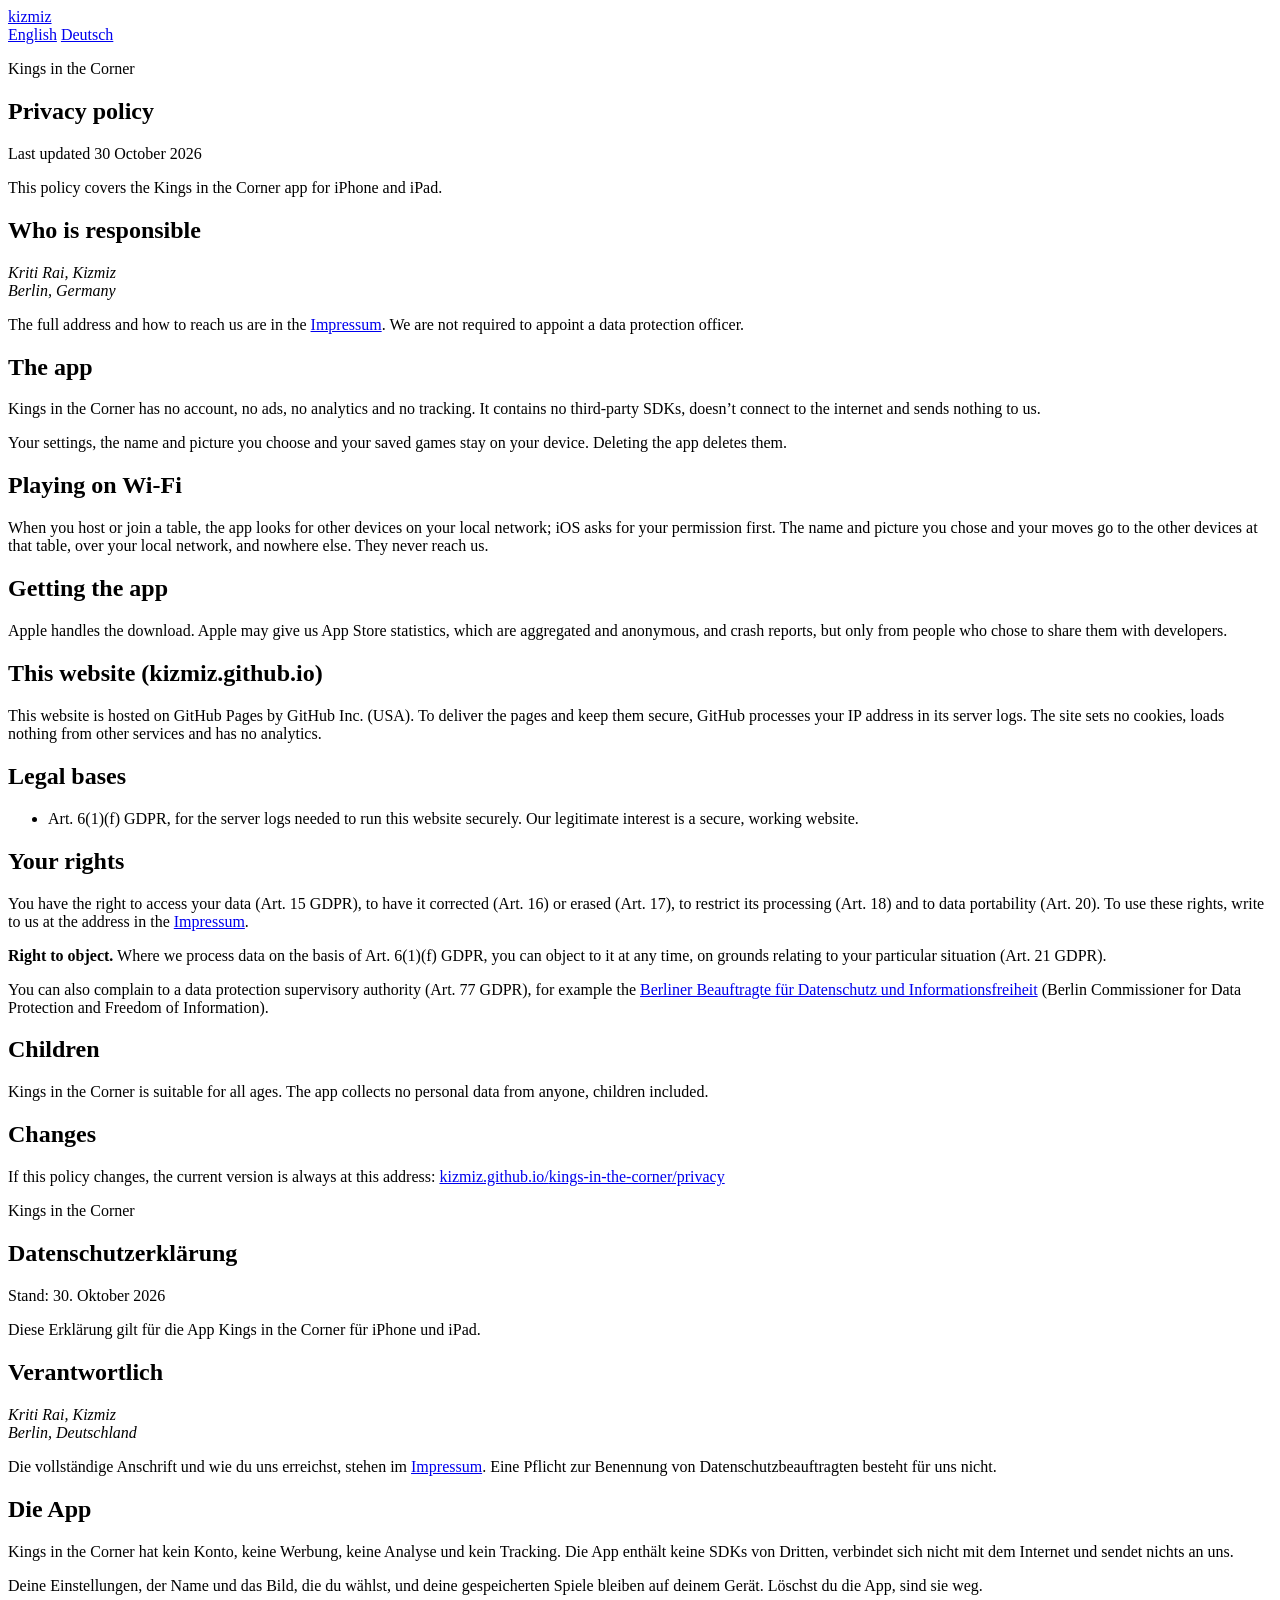
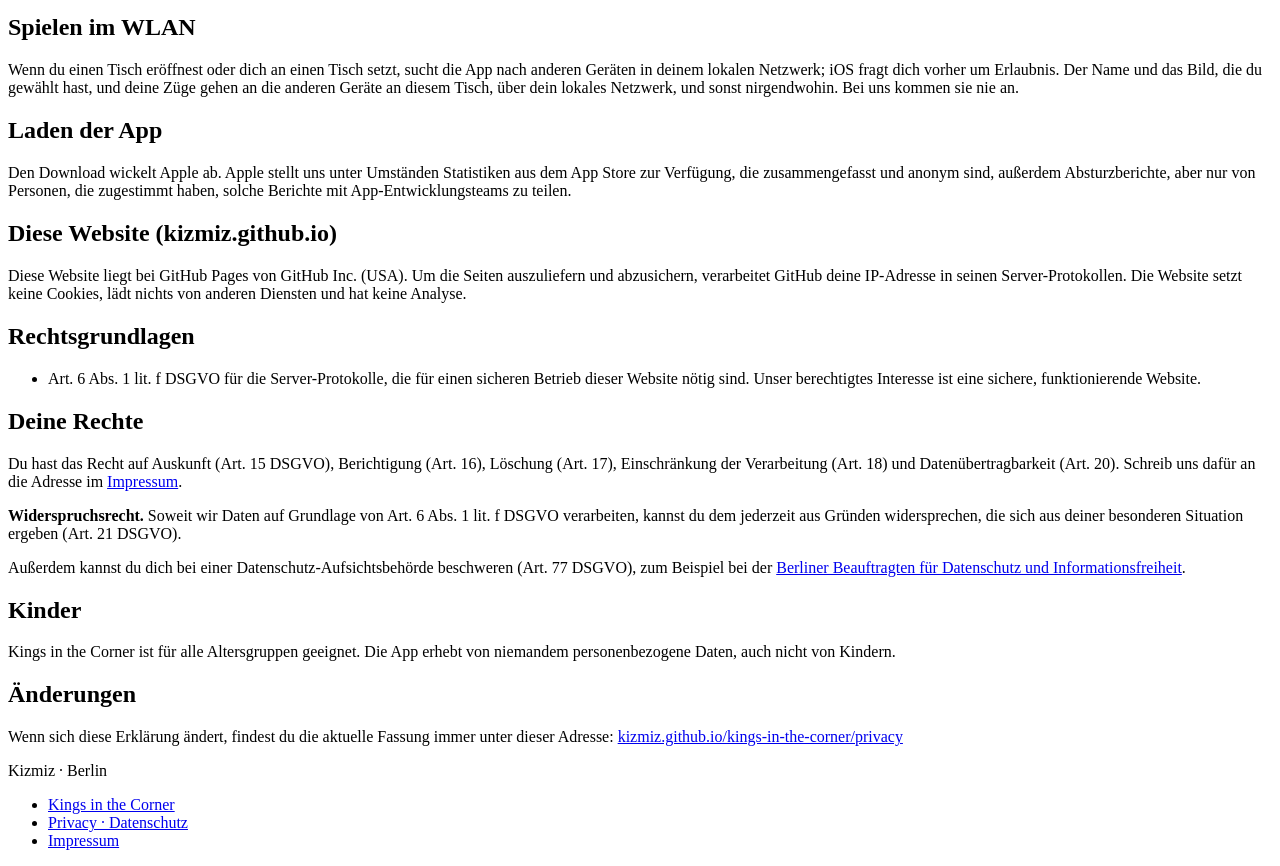
==== docs/privacy/index.html @ 905519a3 "Kings in the Corner: the app, its agents, and its store pages The iOS and Android shells around the " ====
<!doctype html>
<html lang="en">
<head>
  <meta charset="utf-8">
  <meta name="viewport" content="width=device-width, initial-scale=1">
  <title>Kings in the Corner · Privacy policy · Datenschutzerklärung</title>
  <meta name="description" content="Privacy policy for the Kings in the Corner app. Datenschutzerklärung auf Deutsch.">
  <meta name="theme-color" content="#2943b5">
  <link rel="icon" href="data:image/svg+xml,%3Csvg xmlns='http://www.w3.org/2000/svg' viewBox='0 0 20 28'%3E%3Crect width='20' height='28' rx='4' fill='%23ff4fa3'/%3E%3Crect x='2.5' y='2.5' width='15' height='23' rx='2.5' fill='none' stroke='white' stroke-width='1.4'/%3E%3C/svg%3E">
  <link rel="preload" href="/fonts/bagel-fat-one-latin.woff2" as="font" type="font/woff2" crossorigin>
  <link rel="preload" href="/fonts/bricolage-grotesque-latin.woff2" as="font" type="font/woff2" crossorigin>
  <link rel="stylesheet" href="/fonts/fonts.css">
  <link rel="stylesheet" href="/style.css">
</head>
<body class="text">
  <header class="bar">
    <div class="bar-inner">
      <a class="wordmark" href="/">kizmiz</a>
      <nav class="langs" aria-label="Language / Sprache">
        <a href="#en" lang="en">English</a>
        <a href="#de" lang="de">Deutsch</a>
      </nav>
    </div>
  </header>

  <main class="doc">
    <article id="en" lang="en">
      <p class="eyebrow">Kings in the Corner</p>
      <h1>Privacy policy</h1>
      <p class="meta">Last updated 30 October 2026</p>
      <p>This policy covers the Kings in the Corner app for iPhone and iPad.</p>

      <h2>Who is responsible</h2>
      <address>
        Kriti Rai, Kizmiz<br>
        Berlin, Germany
      </address>
      <p>The full address and how to reach us are in the <a href="/impressum/">Impressum</a>. We are not required to appoint a data protection officer.</p>

      <h2>The app</h2>
      <p>Kings in the Corner has no account, no ads, no analytics and no tracking. It contains no third-party SDKs, doesn’t connect to the internet and sends nothing to us.</p>
      <p>Your settings, the name and picture you choose and your saved games stay on your device. Deleting the app deletes them.</p>

      <h2>Playing on Wi-Fi</h2>
      <p>When you host or join a table, the app looks for other devices on your local network; iOS asks for your permission first. The name and picture you chose and your moves go to the other devices at that table, over your local network, and nowhere else. They never reach us.</p>

      <h2>Getting the app</h2>
      <p>Apple handles the download. Apple may give us App Store statistics, which are aggregated and anonymous, and crash reports, but only from people who chose to share them with developers.</p>

      <h2>This website <span class="nobreak">(kizmiz.github.io)</span></h2>
      <p>This website is hosted on GitHub Pages by GitHub Inc. (USA). To deliver the pages and keep them secure, GitHub processes your IP address in its server logs. The site sets no cookies, loads nothing from other services and has no analytics.</p>

      <h2>Legal bases</h2>
      <ul>
        <li>Art.&nbsp;6(1)(f) GDPR, for the server logs needed to run this website securely. Our legitimate interest is a secure, working website.</li>
      </ul>

      <h2>Your rights</h2>
      <p>You have the right to access your data (Art.&nbsp;15 GDPR), to have it corrected (Art.&nbsp;16) or erased (Art.&nbsp;17), to restrict its processing (Art.&nbsp;18) and to data portability (Art.&nbsp;20). To use these rights, write to us at the address in the <a href="/impressum/">Impressum</a>.</p>
      <p><strong>Right to object.</strong> Where we process data on the basis of Art.&nbsp;6(1)(f) GDPR, you can object to it at any time, on grounds relating to your particular situation (Art.&nbsp;21 GDPR).</p>
      <p>You can also complain to a data protection supervisory authority (Art.&nbsp;77 GDPR), for example the <a href="https://www.datenschutz-berlin.de/">Berliner Beauftragte für Datenschutz und Informationsfreiheit</a> (Berlin Commissioner for Data Protection and Freedom of Information).</p>

      <h2>Children</h2>
      <p>Kings in the Corner is suitable for all ages. The app collects no personal data from anyone, children included.</p>

      <h2>Changes</h2>
      <p>If this policy changes, the current version is always at this address: <a href="https://kizmiz.github.io/kings-in-the-corner/privacy/"><span class="nobreak">kizmiz.github.io/</span><wbr><span class="nobreak">kings-in-the-corner/privacy</span></a></p>
    </article>

    <article id="de" lang="de">
      <p class="eyebrow">Kings in the Corner</p>
      <h1>Datenschutz&shy;erklärung</h1>
      <p class="meta">Stand: 30. Oktober 2026</p>
      <p>Diese Erklärung gilt für die App Kings in the Corner für iPhone und iPad.</p>

      <h2>Verantwortlich</h2>
      <address>
        Kriti Rai, Kizmiz<br>
        Berlin, Deutschland
      </address>
      <p>Die vollständige Anschrift und wie du uns erreichst, stehen im <a href="/impressum/">Impressum</a>. Eine Pflicht zur Benennung von Datenschutzbeauftragten besteht für uns nicht.</p>

      <h2>Die App</h2>
      <p>Kings in the Corner hat kein Konto, keine Werbung, keine Analyse und kein Tracking. Die App enthält keine SDKs von Dritten, verbindet sich nicht mit dem Internet und sendet nichts an uns.</p>
      <p>Deine Einstellungen, der Name und das Bild, die du wählst, und deine gespeicherten Spiele bleiben auf deinem Gerät. Löschst du die App, sind sie weg.</p>

      <h2>Spielen im WLAN</h2>
      <p>Wenn du einen Tisch eröffnest oder dich an einen Tisch setzt, sucht die App nach anderen Geräten in deinem lokalen Netzwerk; iOS fragt dich vorher um Erlaubnis. Der Name und das Bild, die du gewählt hast, und deine Züge gehen an die anderen Geräte an diesem Tisch, über dein lokales Netzwerk, und sonst nirgendwohin. Bei uns kommen sie nie an.</p>

      <h2>Laden der App</h2>
      <p>Den Download wickelt Apple ab. Apple stellt uns unter Umständen Statistiken aus dem App Store zur Verfügung, die zusammengefasst und anonym sind, außerdem Absturzberichte, aber nur von Personen, die zugestimmt haben, solche Berichte mit App-Entwicklungsteams zu teilen.</p>

      <h2>Diese Website <span class="nobreak">(kizmiz.github.io)</span></h2>
      <p>Diese Website liegt bei GitHub Pages von GitHub Inc. (USA). Um die Seiten auszuliefern und abzusichern, verarbeitet GitHub deine IP-Adresse in seinen Server-Protokollen. Die Website setzt keine Cookies, lädt nichts von anderen Diensten und hat keine Analyse.</p>

      <h2>Rechtsgrundlagen</h2>
      <ul>
        <li>Art.&nbsp;6 Abs.&nbsp;1 lit.&nbsp;f DSGVO für die Server-Protokolle, die für einen sicheren Betrieb dieser Website nötig sind. Unser berechtigtes Interesse ist eine sichere, funktionierende Website.</li>
      </ul>

      <h2>Deine Rechte</h2>
      <p>Du hast das Recht auf Auskunft (Art.&nbsp;15 DSGVO), Berichtigung (Art.&nbsp;16), Löschung (Art.&nbsp;17), Einschränkung der Verarbeitung (Art.&nbsp;18) und Datenübertragbarkeit (Art.&nbsp;20). Schreib uns dafür an die Adresse im <a href="/impressum/">Impressum</a>.</p>
      <p><strong>Widerspruchsrecht.</strong> Soweit wir Daten auf Grundlage von Art.&nbsp;6 Abs.&nbsp;1 lit.&nbsp;f DSGVO verarbeiten, kannst du dem jederzeit aus Gründen widersprechen, die sich aus deiner besonderen Situation ergeben (Art.&nbsp;21 DSGVO).</p>
      <p>Außerdem kannst du dich bei einer Datenschutz-Aufsichtsbehörde beschweren (Art.&nbsp;77 DSGVO), zum Beispiel bei der <a href="https://www.datenschutz-berlin.de/">Berliner Beauftragten für Datenschutz und Informationsfreiheit</a>.</p>

      <h2>Kinder</h2>
      <p>Kings in the Corner ist für alle Altersgruppen geeignet. Die App erhebt von niemandem personenbezogene Daten, auch nicht von Kindern.</p>

      <h2>Änderungen</h2>
      <p>Wenn sich diese Erklärung ändert, findest du die aktuelle Fassung immer unter dieser Adresse: <a href="https://kizmiz.github.io/kings-in-the-corner/privacy/"><span class="nobreak">kizmiz.github.io/</span><wbr><span class="nobreak">kings-in-the-corner/privacy</span></a></p>
    </article>
  </main>

  <footer class="foot">
    <div class="foot-inner">
      <span>Kizmiz · Berlin</span>
      <ul>
        <li><a href="../">Kings in the Corner</a></li>
        <li><a href="./">Privacy · Datenschutz</a></li>
        <li><a href="/impressum/">Impressum</a></li>
      </ul>
    </div>
  </footer>
</body>
</html>
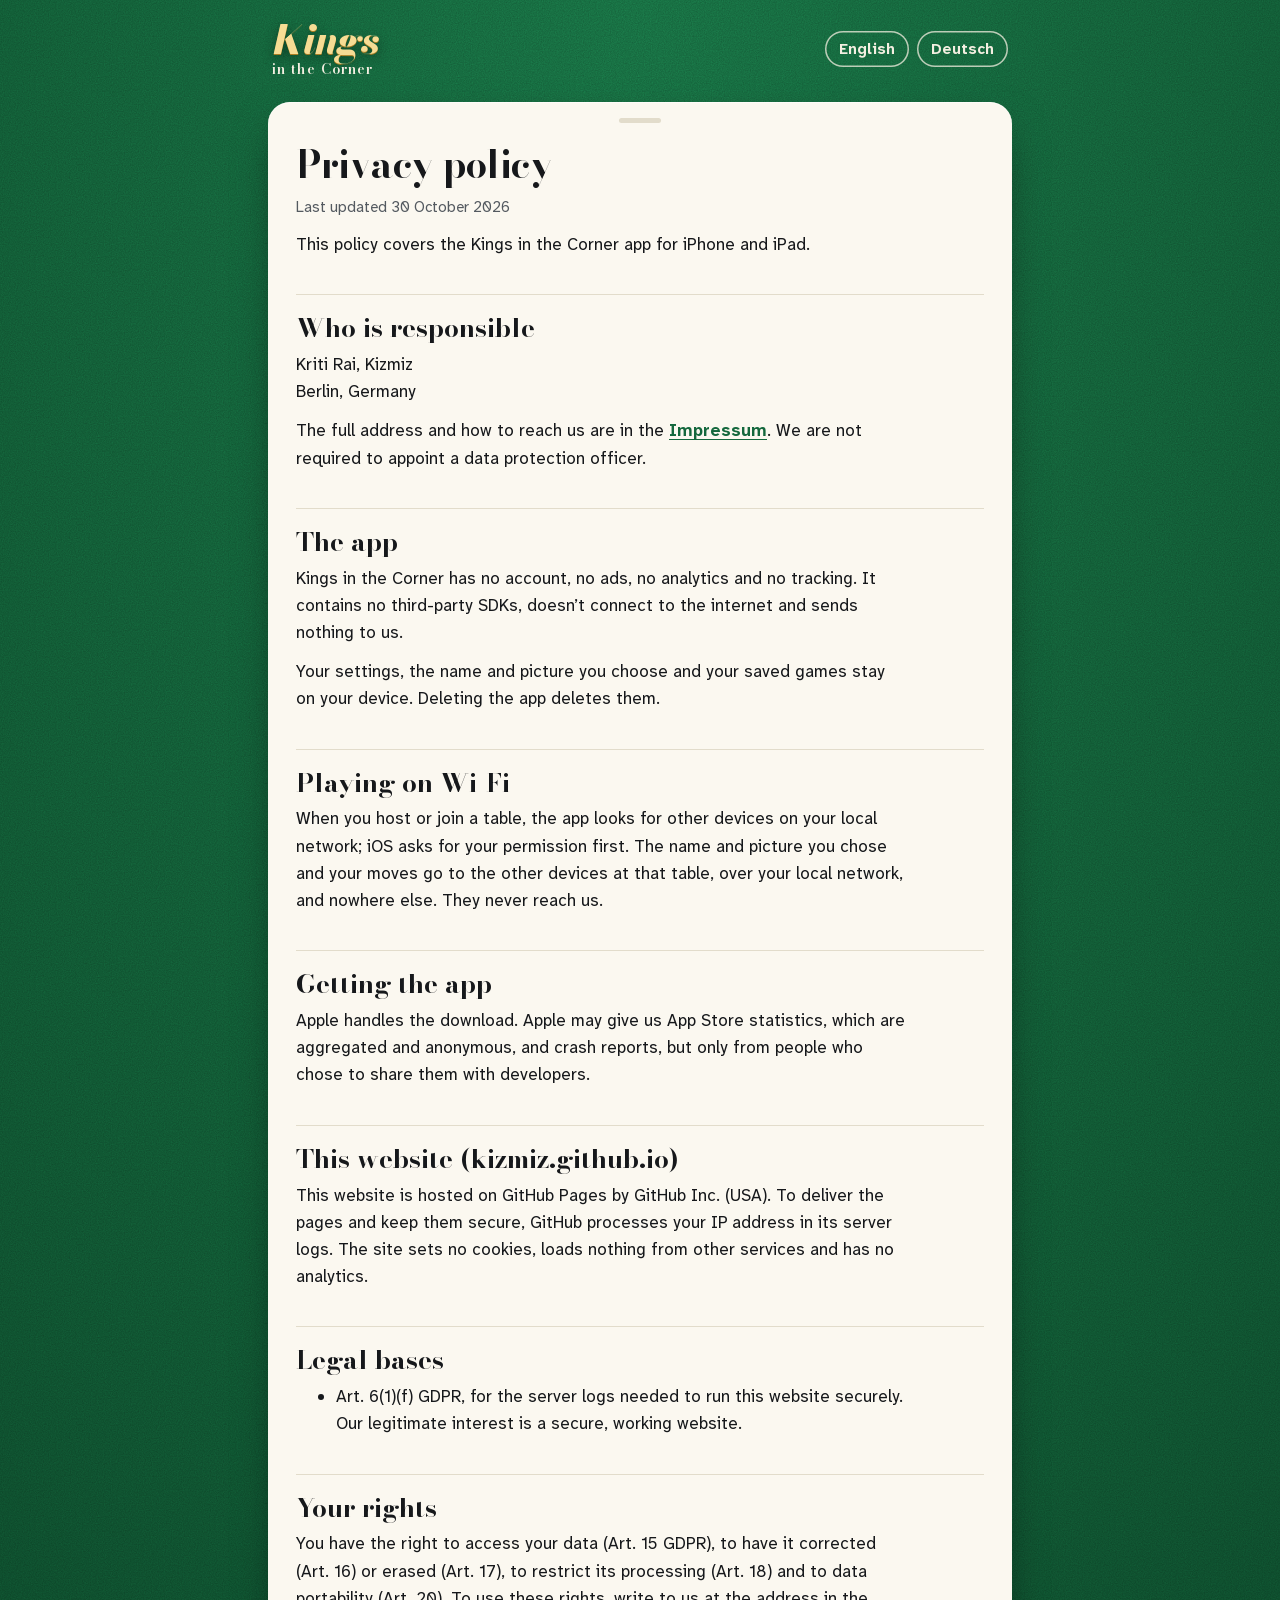
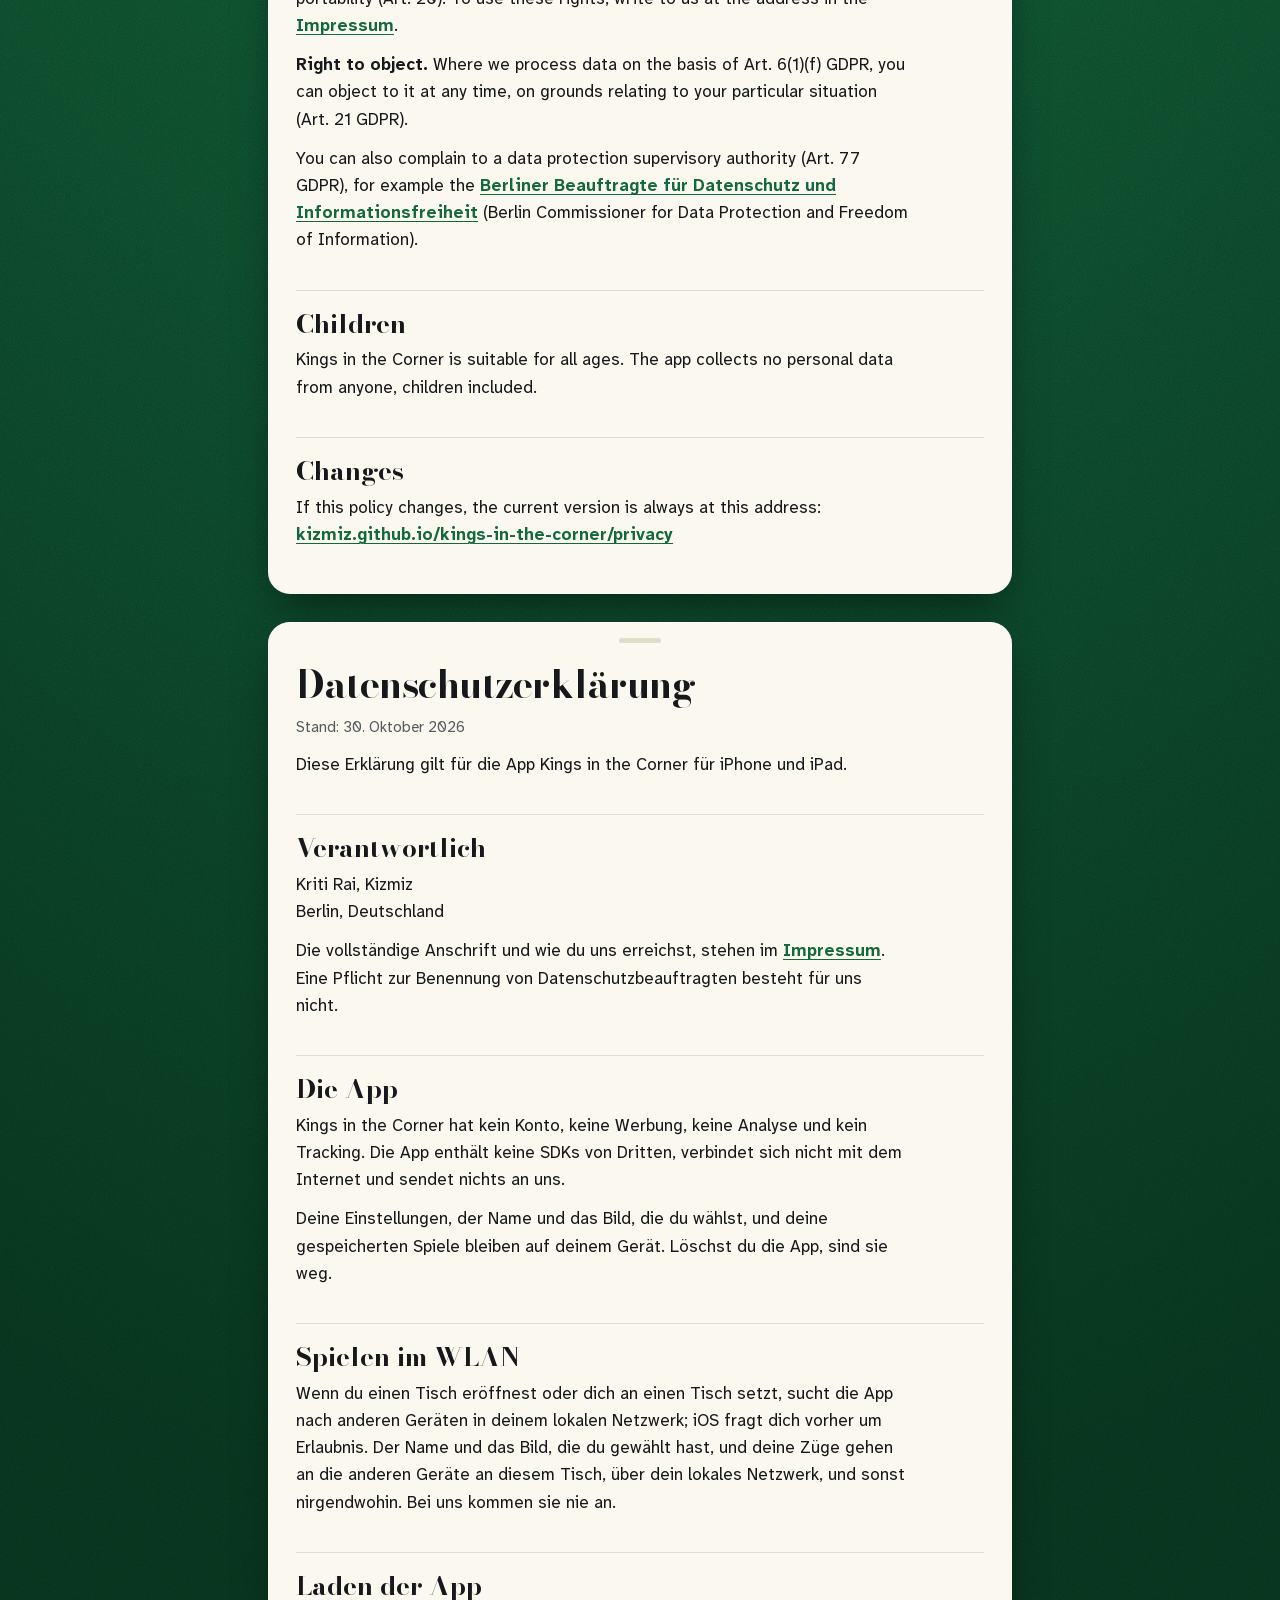
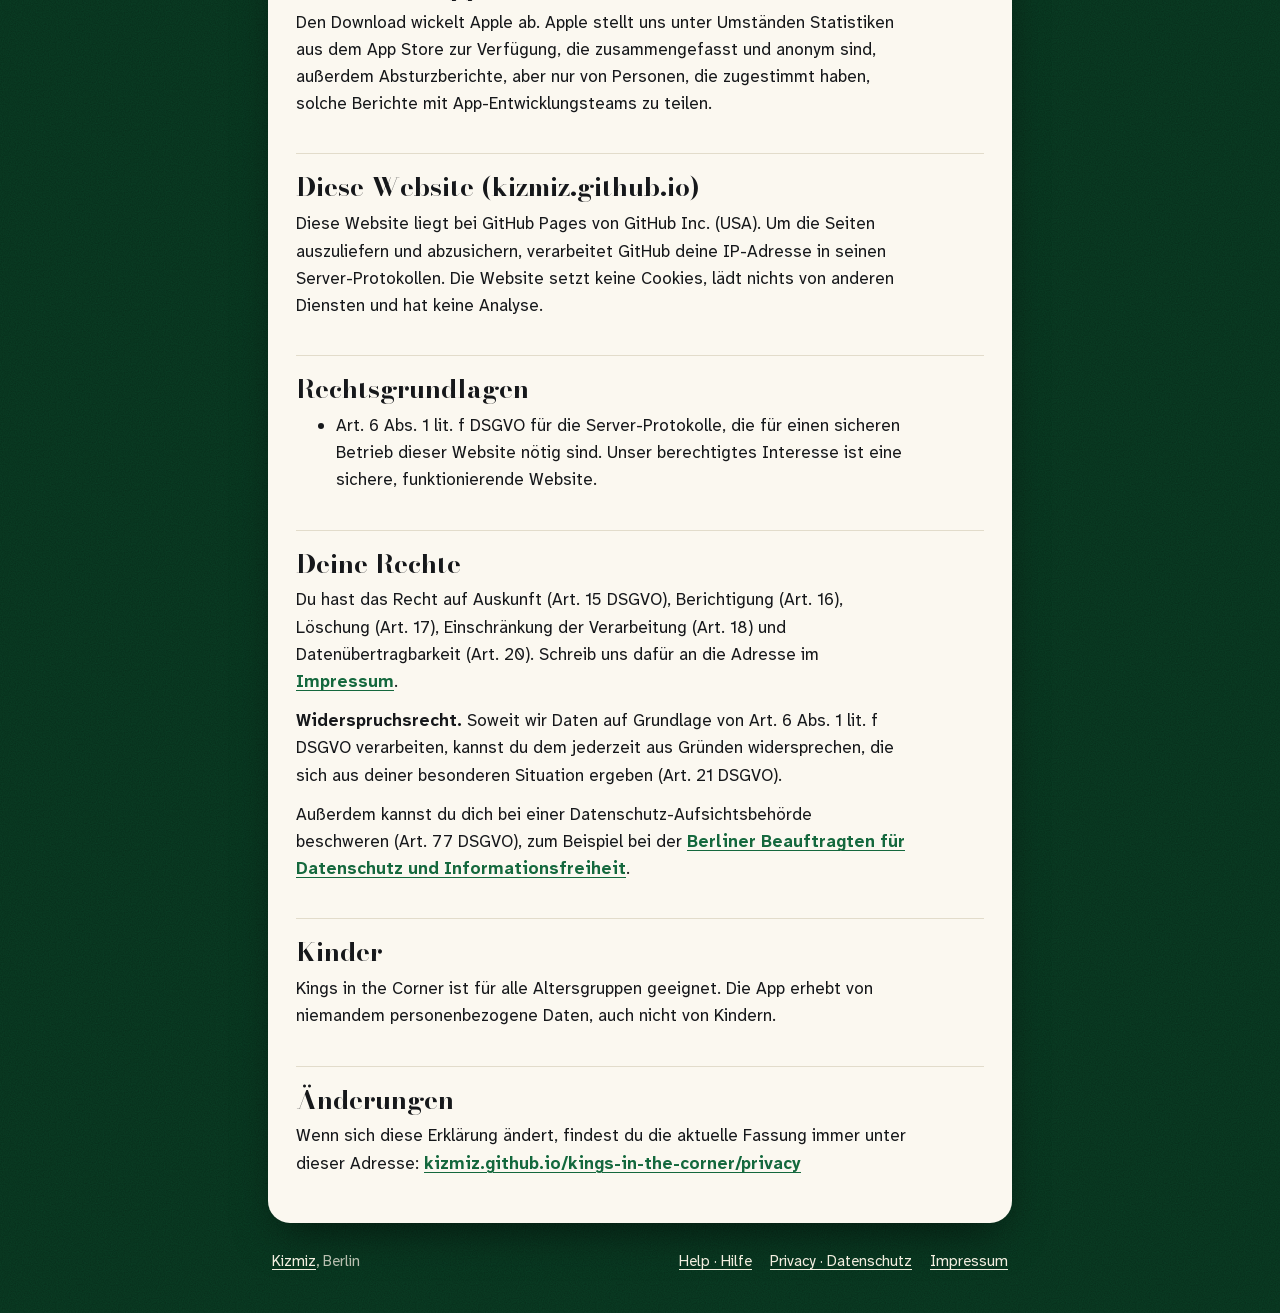
==== commit 66ab594d: "Support and privacy pages in the game's own look The pages carry their own styles and the app's font" ====
--- a/docs/privacy/index.html
+++ b/docs/privacy/index.html
@@ -5,27 +5,24 @@
   <meta name="viewport" content="width=device-width, initial-scale=1">
   <title>Kings in the Corner · Privacy policy · Datenschutzerklärung</title>
   <meta name="description" content="Privacy policy for the Kings in the Corner app. Datenschutzerklärung auf Deutsch.">
-  <meta name="theme-color" content="#2943b5">
-  <link rel="icon" href="data:image/svg+xml,%3Csvg xmlns='http://www.w3.org/2000/svg' viewBox='0 0 20 28'%3E%3Crect width='20' height='28' rx='4' fill='%23ff4fa3'/%3E%3Crect x='2.5' y='2.5' width='15' height='23' rx='2.5' fill='none' stroke='white' stroke-width='1.4'/%3E%3C/svg%3E">
-  <link rel="preload" href="/fonts/bagel-fat-one-latin.woff2" as="font" type="font/woff2" crossorigin>
-  <link rel="preload" href="/fonts/bricolage-grotesque-latin.woff2" as="font" type="font/woff2" crossorigin>
-  <link rel="stylesheet" href="/fonts/fonts.css">
-  <link rel="stylesheet" href="/style.css">
+  <meta name="theme-color" content="#0a3f25">
+  <link rel="icon" href="data:image/svg+xml,%3Csvg xmlns='http://www.w3.org/2000/svg' viewBox='0 0 32 32'%3E%3Crect width='32' height='32' rx='7' fill='%2314683d'/%3E%3Cg transform='rotate(-12 16 16)'%3E%3Crect x='8.5' y='5' width='15' height='22' rx='2' fill='%23fdfcf8'/%3E%3Ctext x='16' y='21' font-family='Georgia,serif' font-weight='700' font-size='14' text-anchor='middle' fill='%2316181b'%3EK%3C/text%3E%3C/g%3E%3C/svg%3E">
+  <link rel="preload" href="../fonts/bodoni-moda-latin.woff2" as="font" type="font/woff2" crossorigin>
+  <link rel="preload" href="../fonts/atkinson-next-latin.woff2" as="font" type="font/woff2" crossorigin>
+  <link rel="stylesheet" href="../fonts/fonts.css">
+  <link rel="stylesheet" href="../style.css">
 </head>
-<body class="text">
+<body>
   <header class="bar">
-    <div class="bar-inner">
-      <a class="wordmark" href="/">kizmiz</a>
-      <nav class="langs" aria-label="Language / Sprache">
-        <a href="#en" lang="en">English</a>
-        <a href="#de" lang="de">Deutsch</a>
-      </nav>
-    </div>
+    <a class="wordmark" href="../" aria-label="Kings in the Corner"><span class="kings">Kings</span><span class="rest">in the Corner</span></a>
+    <nav class="langs" aria-label="Language / Sprache">
+      <a href="#en" lang="en">English</a>
+      <a href="#de" lang="de">Deutsch</a>
+    </nav>
   </header>
 
-  <main class="doc">
+  <main>
     <article id="en" lang="en">
-      <p class="eyebrow">Kings in the Corner</p>
       <h1>Privacy policy</h1>
       <p class="meta">Last updated 30 October 2026</p>
       <p>This policy covers the Kings in the Corner app for iPhone and iPad.</p>
@@ -35,7 +32,7 @@
         Kriti Rai, Kizmiz<br>
         Berlin, Germany
       </address>
-      <p>The full address and how to reach us are in the <a href="/impressum/">Impressum</a>. We are not required to appoint a data protection officer.</p>
+      <p>The full address and how to reach us are in the <a href="https://kizmiz.github.io/impressum/">Impressum</a>. We are not required to appoint a data protection officer.</p>
 
       <h2>The app</h2>
       <p>Kings in the Corner has no account, no ads, no analytics and no tracking. It contains no third-party SDKs, doesn’t connect to the internet and sends nothing to us.</p>
@@ -56,7 +53,7 @@
       </ul>
 
       <h2>Your rights</h2>
-      <p>You have the right to access your data (Art.&nbsp;15 GDPR), to have it corrected (Art.&nbsp;16) or erased (Art.&nbsp;17), to restrict its processing (Art.&nbsp;18) and to data portability (Art.&nbsp;20). To use these rights, write to us at the address in the <a href="/impressum/">Impressum</a>.</p>
+      <p>You have the right to access your data (Art.&nbsp;15 GDPR), to have it corrected (Art.&nbsp;16) or erased (Art.&nbsp;17), to restrict its processing (Art.&nbsp;18) and to data portability (Art.&nbsp;20). To use these rights, write to us at the address in the <a href="https://kizmiz.github.io/impressum/">Impressum</a>.</p>
       <p><strong>Right to object.</strong> Where we process data on the basis of Art.&nbsp;6(1)(f) GDPR, you can object to it at any time, on grounds relating to your particular situation (Art.&nbsp;21 GDPR).</p>
       <p>You can also complain to a data protection supervisory authority (Art.&nbsp;77 GDPR), for example the <a href="https://www.datenschutz-berlin.de/">Berliner Beauftragte für Datenschutz und Informationsfreiheit</a> (Berlin Commissioner for Data Protection and Freedom of Information).</p>
 
@@ -68,7 +65,6 @@
     </article>
 
     <article id="de" lang="de">
-      <p class="eyebrow">Kings in the Corner</p>
       <h1>Datenschutz&shy;erklärung</h1>
       <p class="meta">Stand: 30. Oktober 2026</p>
       <p>Diese Erklärung gilt für die App Kings in the Corner für iPhone und iPad.</p>
@@ -78,7 +74,7 @@
         Kriti Rai, Kizmiz<br>
         Berlin, Deutschland
       </address>
-      <p>Die vollständige Anschrift und wie du uns erreichst, stehen im <a href="/impressum/">Impressum</a>. Eine Pflicht zur Benennung von Datenschutzbeauftragten besteht für uns nicht.</p>
+      <p>Die vollständige Anschrift und wie du uns erreichst, stehen im <a href="https://kizmiz.github.io/impressum/">Impressum</a>. Eine Pflicht zur Benennung von Datenschutzbeauftragten besteht für uns nicht.</p>
 
       <h2>Die App</h2>
       <p>Kings in the Corner hat kein Konto, keine Werbung, keine Analyse und kein Tracking. Die App enthält keine SDKs von Dritten, verbindet sich nicht mit dem Internet und sendet nichts an uns.</p>
@@ -99,7 +95,7 @@
       </ul>
 
       <h2>Deine Rechte</h2>
-      <p>Du hast das Recht auf Auskunft (Art.&nbsp;15 DSGVO), Berichtigung (Art.&nbsp;16), Löschung (Art.&nbsp;17), Einschränkung der Verarbeitung (Art.&nbsp;18) und Datenübertragbarkeit (Art.&nbsp;20). Schreib uns dafür an die Adresse im <a href="/impressum/">Impressum</a>.</p>
+      <p>Du hast das Recht auf Auskunft (Art.&nbsp;15 DSGVO), Berichtigung (Art.&nbsp;16), Löschung (Art.&nbsp;17), Einschränkung der Verarbeitung (Art.&nbsp;18) und Datenübertragbarkeit (Art.&nbsp;20). Schreib uns dafür an die Adresse im <a href="https://kizmiz.github.io/impressum/">Impressum</a>.</p>
       <p><strong>Widerspruchsrecht.</strong> Soweit wir Daten auf Grundlage von Art.&nbsp;6 Abs.&nbsp;1 lit.&nbsp;f DSGVO verarbeiten, kannst du dem jederzeit aus Gründen widersprechen, die sich aus deiner besonderen Situation ergeben (Art.&nbsp;21 DSGVO).</p>
       <p>Außerdem kannst du dich bei einer Datenschutz-Aufsichtsbehörde beschweren (Art.&nbsp;77 DSGVO), zum Beispiel bei der <a href="https://www.datenschutz-berlin.de/">Berliner Beauftragten für Datenschutz und Informationsfreiheit</a>.</p>
 
@@ -112,14 +108,12 @@
   </main>
 
   <footer class="foot">
-    <div class="foot-inner">
-      <span>Kizmiz · Berlin</span>
-      <ul>
-        <li><a href="../">Kings in the Corner</a></li>
-        <li><a href="./">Privacy · Datenschutz</a></li>
-        <li><a href="/impressum/">Impressum</a></li>
-      </ul>
-    </div>
+    <span><a href="https://kizmiz.github.io/">Kizmiz</a>, Berlin</span>
+    <ul>
+      <li><a href="../">Help · Hilfe</a></li>
+      <li><a href="./">Privacy · Datenschutz</a></li>
+      <li><a href="https://kizmiz.github.io/impressum/">Impressum</a></li>
+    </ul>
   </footer>
 </body>
 </html>
--- a/docs/fonts/fonts.css
+++ b/docs/fonts/fonts.css
@@ -0,0 +1,38 @@
+/* Bodoni Moda (card indices and headings) and Atkinson Hyperlegible Next (everything else), bundled
+   so the app works offline. Both are under the SIL Open Font License (OFL-*.txt). */
+
+@font-face {
+  font-family: "Bodoni Moda";
+  font-style: normal;
+  font-weight: 400 900;
+  font-display: swap;
+  src: url(bodoni-moda-latin.woff2) format("woff2");
+}
+
+@font-face {
+  font-family: "Bodoni Moda";
+  font-style: italic;
+  font-weight: 400 900;
+  font-display: swap;
+  src: url(bodoni-moda-italic-latin.woff2) format("woff2");
+}
+
+@font-face {
+  font-family: "Atkinson Hyperlegible Next";
+  font-style: normal;
+  font-weight: 400 800;
+  font-display: swap;
+  src: url(atkinson-next-latin.woff2) format("woff2");
+  unicode-range: U+0000-00FF, U+0131, U+0152-0153, U+02BB-02BC, U+02C6, U+02DA, U+02DC, U+0304, U+0308,
+    U+0329, U+2000-206F, U+20AC, U+2122, U+2191, U+2193, U+2212, U+2215, U+FEFF, U+FFFD;
+}
+
+@font-face {
+  font-family: "Atkinson Hyperlegible Next";
+  font-style: normal;
+  font-weight: 400 800;
+  font-display: swap;
+  src: url(atkinson-next-latin-ext.woff2) format("woff2");
+  unicode-range: U+0100-02BA, U+02BD-02C5, U+02C7-02CC, U+02CE-02D7, U+02DD-02FF, U+1E00-1E9F, U+20A0-20AB,
+    U+20AD-20C4, U+2C60-2C7F, U+A720-A7FF;
+}
--- a/docs/style.css
+++ b/docs/style.css
@@ -0,0 +1,155 @@
+/* The support and privacy pages, in the app's own look: the green felt, with each language's text
+   on a sheet of card paper, as the app's own sheets slide up over the table. Bodoni Moda for
+   headings, Atkinson Hyperlegible Next for reading (both in fonts/, under the OFL). */
+
+:root {
+  --felt: #14683d;
+  --felt-deep: #0a3f25;
+  --felt-light: #1d8550;
+  --gold: #e9c46a;
+  --gold-hi: #f6dc94;
+  --gold-lo: #a97c21;
+  --cream: #f4efe1;
+  --cream-soft: rgba(244, 239, 225, 0.75);
+  --paper: #fbf8f0;
+  --rule: #e2dccb;
+  --card: #fdfcf8;
+  --card-edge: #cdc8bb;
+  --ink: #16181b;
+  --ink-soft: #545a60;
+  --red: #c8102e;
+
+  --display: "Bodoni Moda", "Didot", Georgia, serif;
+  --text: "Atkinson Hyperlegible Next", system-ui, sans-serif;
+  --noise: url("data:image/svg+xml,%3Csvg xmlns='http://www.w3.org/2000/svg' width='180' height='180'%3E%3Cfilter id='n'%3E%3CfeTurbulence type='fractalNoise' baseFrequency='.85' numOctaves='2' stitchTiles='stitch'/%3E%3CfeColorMatrix values='0 0 0 0 0 0 0 0 0 0 0 0 0 0 0 0 0 0 .55 0'/%3E%3C/filter%3E%3Crect width='100%25' height='100%25' filter='url(%23n)' opacity='.5'/%3E%3C/svg%3E");
+}
+
+* { box-sizing: border-box; }
+
+html { background: var(--felt-deep); }
+body {
+  margin: 0;
+  min-height: 100vh;
+  background: var(--noise), radial-gradient(140% 70% at 50% 0%, var(--felt-light) 0%, var(--felt) 45%, var(--felt-deep) 100%);
+  color: var(--cream);
+  font: 400 17px/1.6 var(--text);
+  -webkit-font-smoothing: antialiased;
+}
+
+a { color: inherit; text-underline-offset: 3px; text-decoration-thickness: 1px; }
+:focus-visible { outline: 3px solid var(--gold); outline-offset: 2px; border-radius: 4px; }
+
+/* ---------------------------------------------------------------- the table's edge */
+
+.bar {
+  display: flex;
+  align-items: center;
+  justify-content: space-between;
+  gap: 16px;
+  max-width: 48rem;
+  margin: 0 auto;
+  padding: 22px 16px 26px;
+}
+
+/* The title as the app's home screen sets it, smaller. */
+.wordmark { display: inline-block; text-decoration: none; line-height: 1; }
+.wordmark .kings {
+  display: block;
+  font: italic 800 40px/0.9 var(--display);
+  letter-spacing: -1px;
+  color: var(--gold-hi);
+  text-shadow: 0 1px 0 var(--gold-lo), 0 4px 12px rgba(0, 0, 0, 0.4);
+}
+.wordmark .rest { display: block; margin-top: 4px; font: 600 14px/1 var(--display); letter-spacing: 0.08em; color: var(--cream); }
+
+.langs { display: flex; gap: 8px; }
+.langs a {
+  padding: 6px 14px;
+  border-radius: 999px;
+  box-shadow: inset 0 0 0 1.5px var(--cream-soft);
+  font-weight: 700;
+  font-size: 15px;
+  text-decoration: none;
+  color: var(--cream);
+}
+.langs a:hover { background: rgba(244, 239, 225, 0.12); }
+
+/* ---------------------------------------------------------------- the sheets */
+
+main { display: grid; gap: 28px; max-width: 48rem; margin: 0 auto; padding: 0 12px; }
+
+article {
+  padding: 30px 28px 34px;
+  border-radius: 22px;
+  background: var(--paper);
+  color: var(--ink);
+  box-shadow: 0 1px 0 rgba(255, 255, 255, 0.6) inset, 0 18px 44px -12px rgba(0, 0, 0, 0.55);
+  scroll-margin-top: 16px;
+}
+/* The grab bar the app's sheets have. */
+article::before { content: ""; display: block; width: 42px; height: 5px; margin: -14px auto 22px; border-radius: 3px; background: var(--rule); }
+
+h1, h2 { font-family: var(--display); font-weight: 700; color: var(--ink); }
+h1 { margin: 0 0 10px; font-size: 38px; line-height: 1.05; letter-spacing: -0.5px; hyphens: manual; }
+h2 { margin: 36px 0 8px; padding-top: 18px; border-top: 1px solid var(--rule); font-size: 26px; line-height: 1.15; }
+h3 { margin: 24px 0 4px; font-size: 17px; line-height: 1.35; font-weight: 800; }
+p, ul, ol, address { margin: 0 0 12px; max-width: 36em; }
+address { font-style: normal; }
+article a { color: var(--felt); font-weight: 700; }
+article a:hover { color: var(--felt-deep); }
+
+.lead { font-size: 19px; line-height: 1.5; }
+.meta, .note { color: var(--ink-soft); font-size: 15px; }
+.nobreak { white-space: nowrap; }
+
+.facts { display: flex; flex-wrap: wrap; gap: 8px; padding: 0; margin: 18px 0 0; list-style: none; }
+.facts li { padding: 4px 12px; border-radius: 999px; box-shadow: inset 0 0 0 1.5px var(--rule); font-size: 14.5px; font-weight: 700; color: var(--ink-soft); }
+
+/* Each step's number is a little card, its index in Bodoni the way the app's cards print it,
+   black and red by turns. */
+.steps { counter-reset: step; padding: 0; list-style: none; }
+.steps li { counter-increment: step; position: relative; min-height: 46px; margin: 0 0 14px; padding-left: 50px; }
+.steps li::before {
+  content: counter(step);
+  position: absolute;
+  left: 0;
+  top: 0;
+  width: 32px;
+  height: 45px;
+  padding-top: 3px;
+  border-radius: 3px;
+  background: linear-gradient(162deg, #fff 0%, var(--card) 42%, #f1ede1 100%);
+  box-shadow: 0 0 0 1px var(--card-edge), 0 2px 4px rgba(0, 0, 0, 0.12);
+  font: 900 22px/1 var(--display);
+  font-variation-settings: "opsz" 6;
+  text-align: center;
+  color: var(--ink);
+}
+.steps li:nth-child(even)::before { color: var(--red); }
+
+/* ---------------------------------------------------------------- foot */
+
+.foot {
+  display: flex;
+  flex-wrap: wrap;
+  justify-content: space-between;
+  gap: 8px 20px;
+  max-width: 48rem;
+  margin: 0 auto;
+  padding: 26px 16px 40px;
+  font-size: 15px;
+  color: var(--cream-soft);
+}
+.foot ul { display: flex; flex-wrap: wrap; gap: 6px 18px; margin: 0; padding: 0; list-style: none; }
+.foot a { color: var(--cream); }
+
+@media (max-width: 480px) {
+  body { font-size: 16.5px; }
+  .bar { padding-bottom: 20px; }
+  .wordmark .kings { font-size: 34px; }
+  .wordmark .rest { font-size: 12.5px; }
+  article { padding: 26px 20px 28px; border-radius: 18px; }
+  h1 { font-size: 32px; }
+  h2 { font-size: 23px; }
+  .lead { font-size: 18px; }
+}
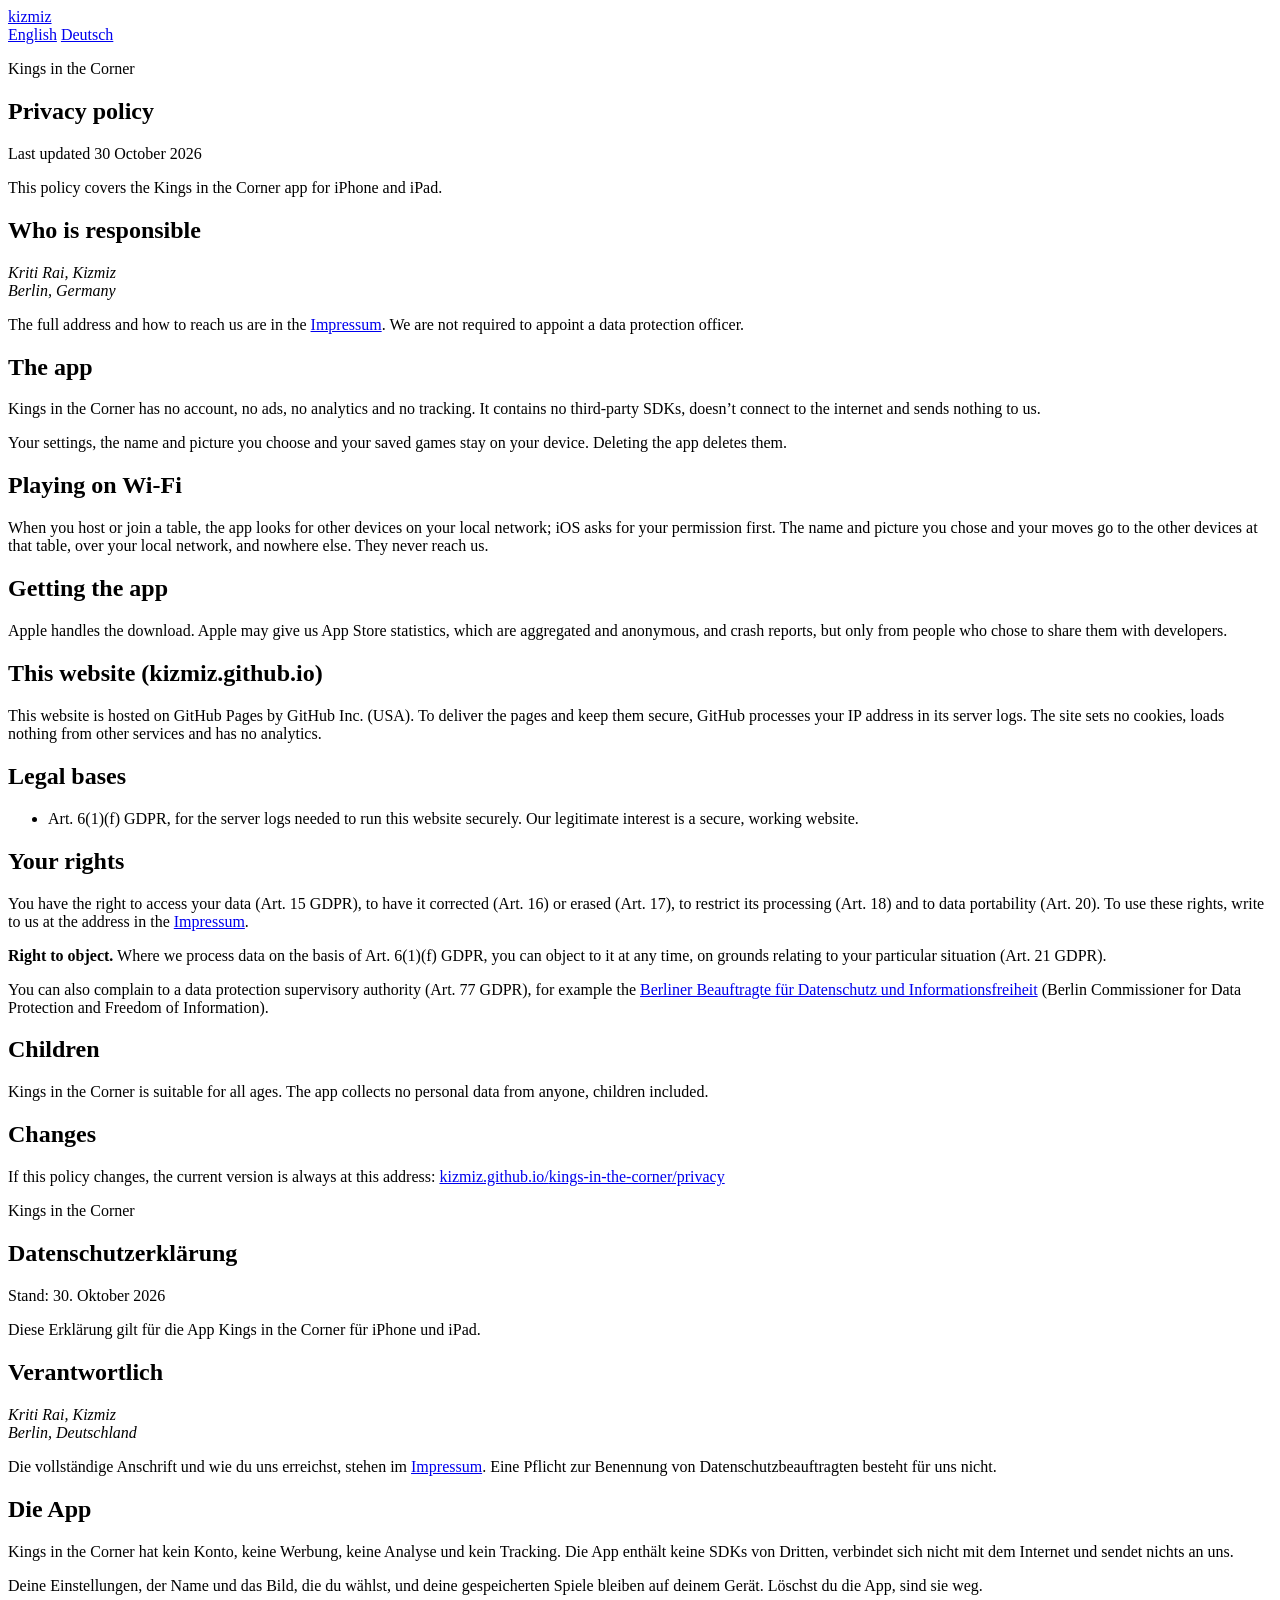
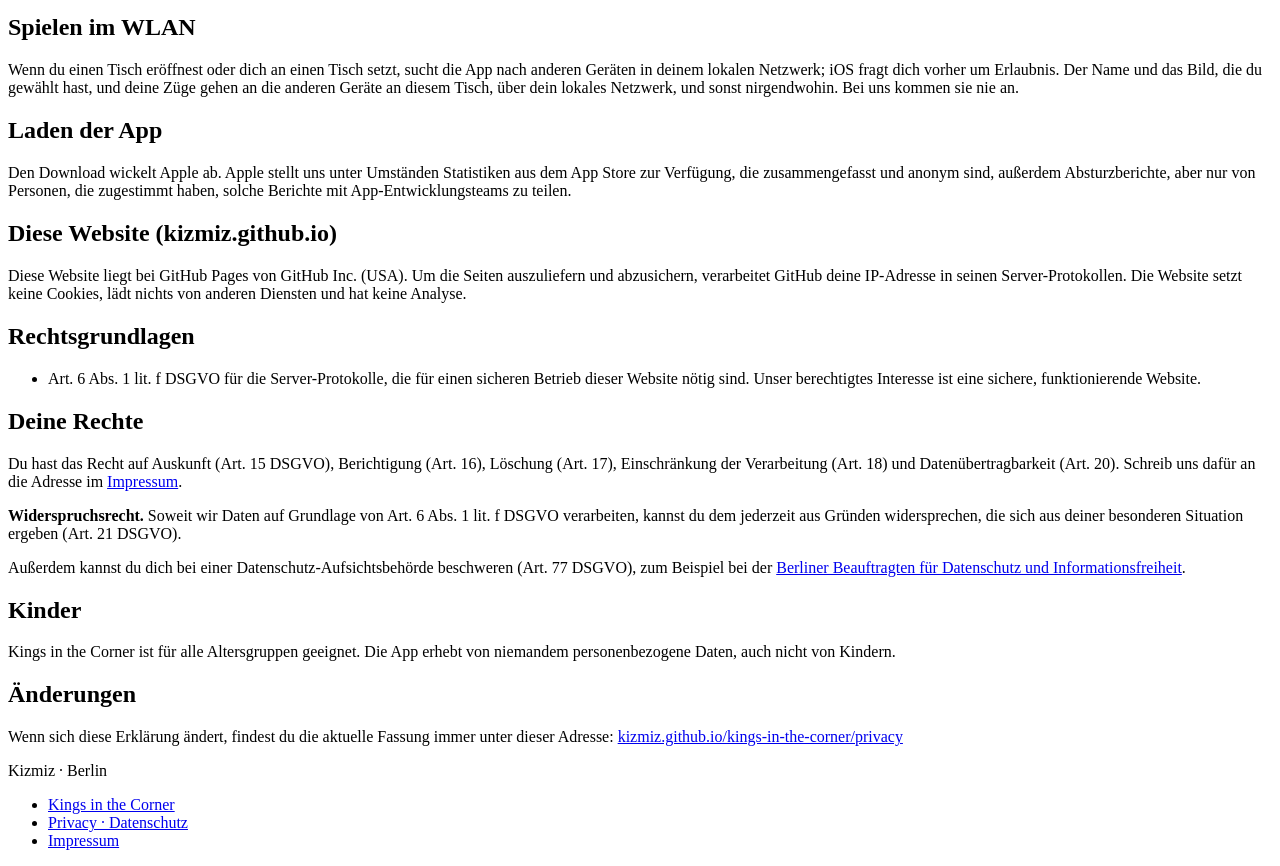
==== commit f211e708: "Support and privacy pages back in the studio's style Both pages match the Cambio Agents pages and th" ====
--- a/docs/privacy/index.html
+++ b/docs/privacy/index.html
@@ -5,24 +5,27 @@
   <meta name="viewport" content="width=device-width, initial-scale=1">
   <title>Kings in the Corner · Privacy policy · Datenschutzerklärung</title>
   <meta name="description" content="Privacy policy for the Kings in the Corner app. Datenschutzerklärung auf Deutsch.">
-  <meta name="theme-color" content="#0a3f25">
-  <link rel="icon" href="data:image/svg+xml,%3Csvg xmlns='http://www.w3.org/2000/svg' viewBox='0 0 32 32'%3E%3Crect width='32' height='32' rx='7' fill='%2314683d'/%3E%3Cg transform='rotate(-12 16 16)'%3E%3Crect x='8.5' y='5' width='15' height='22' rx='2' fill='%23fdfcf8'/%3E%3Ctext x='16' y='21' font-family='Georgia,serif' font-weight='700' font-size='14' text-anchor='middle' fill='%2316181b'%3EK%3C/text%3E%3C/g%3E%3C/svg%3E">
-  <link rel="preload" href="../fonts/bodoni-moda-latin.woff2" as="font" type="font/woff2" crossorigin>
-  <link rel="preload" href="../fonts/atkinson-next-latin.woff2" as="font" type="font/woff2" crossorigin>
-  <link rel="stylesheet" href="../fonts/fonts.css">
-  <link rel="stylesheet" href="../style.css">
+  <meta name="theme-color" content="#2943b5">
+  <link rel="icon" href="data:image/svg+xml,%3Csvg xmlns='http://www.w3.org/2000/svg' viewBox='0 0 20 28'%3E%3Crect width='20' height='28' rx='4' fill='%23ff4fa3'/%3E%3Crect x='2.5' y='2.5' width='15' height='23' rx='2.5' fill='none' stroke='white' stroke-width='1.4'/%3E%3C/svg%3E">
+  <link rel="preload" href="/fonts/bagel-fat-one-latin.woff2" as="font" type="font/woff2" crossorigin>
+  <link rel="preload" href="/fonts/bricolage-grotesque-latin.woff2" as="font" type="font/woff2" crossorigin>
+  <link rel="stylesheet" href="/fonts/fonts.css">
+  <link rel="stylesheet" href="/style.css">
 </head>
-<body>
+<body class="text">
   <header class="bar">
-    <a class="wordmark" href="../" aria-label="Kings in the Corner"><span class="kings">Kings</span><span class="rest">in the Corner</span></a>
-    <nav class="langs" aria-label="Language / Sprache">
-      <a href="#en" lang="en">English</a>
-      <a href="#de" lang="de">Deutsch</a>
-    </nav>
+    <div class="bar-inner">
+      <a class="wordmark" href="/">kizmiz</a>
+      <nav class="langs" aria-label="Language / Sprache">
+        <a href="#en" lang="en">English</a>
+        <a href="#de" lang="de">Deutsch</a>
+      </nav>
+    </div>
   </header>
 
-  <main>
+  <main class="doc">
     <article id="en" lang="en">
+      <p class="eyebrow">Kings in the Corner</p>
       <h1>Privacy policy</h1>
       <p class="meta">Last updated 30 October 2026</p>
       <p>This policy covers the Kings in the Corner app for iPhone and iPad.</p>
@@ -32,7 +35,7 @@
         Kriti Rai, Kizmiz<br>
         Berlin, Germany
       </address>
-      <p>The full address and how to reach us are in the <a href="https://kizmiz.github.io/impressum/">Impressum</a>. We are not required to appoint a data protection officer.</p>
+      <p>The full address and how to reach us are in the <a href="/impressum/">Impressum</a>. We are not required to appoint a data protection officer.</p>
 
       <h2>The app</h2>
       <p>Kings in the Corner has no account, no ads, no analytics and no tracking. It contains no third-party SDKs, doesn’t connect to the internet and sends nothing to us.</p>
@@ -53,7 +56,7 @@
       </ul>
 
       <h2>Your rights</h2>
-      <p>You have the right to access your data (Art.&nbsp;15 GDPR), to have it corrected (Art.&nbsp;16) or erased (Art.&nbsp;17), to restrict its processing (Art.&nbsp;18) and to data portability (Art.&nbsp;20). To use these rights, write to us at the address in the <a href="https://kizmiz.github.io/impressum/">Impressum</a>.</p>
+      <p>You have the right to access your data (Art.&nbsp;15 GDPR), to have it corrected (Art.&nbsp;16) or erased (Art.&nbsp;17), to restrict its processing (Art.&nbsp;18) and to data portability (Art.&nbsp;20). To use these rights, write to us at the address in the <a href="/impressum/">Impressum</a>.</p>
       <p><strong>Right to object.</strong> Where we process data on the basis of Art.&nbsp;6(1)(f) GDPR, you can object to it at any time, on grounds relating to your particular situation (Art.&nbsp;21 GDPR).</p>
       <p>You can also complain to a data protection supervisory authority (Art.&nbsp;77 GDPR), for example the <a href="https://www.datenschutz-berlin.de/">Berliner Beauftragte für Datenschutz und Informationsfreiheit</a> (Berlin Commissioner for Data Protection and Freedom of Information).</p>
 
@@ -65,6 +68,7 @@
     </article>
 
     <article id="de" lang="de">
+      <p class="eyebrow">Kings in the Corner</p>
       <h1>Datenschutz&shy;erklärung</h1>
       <p class="meta">Stand: 30. Oktober 2026</p>
       <p>Diese Erklärung gilt für die App Kings in the Corner für iPhone und iPad.</p>
@@ -74,7 +78,7 @@
         Kriti Rai, Kizmiz<br>
         Berlin, Deutschland
       </address>
-      <p>Die vollständige Anschrift und wie du uns erreichst, stehen im <a href="https://kizmiz.github.io/impressum/">Impressum</a>. Eine Pflicht zur Benennung von Datenschutzbeauftragten besteht für uns nicht.</p>
+      <p>Die vollständige Anschrift und wie du uns erreichst, stehen im <a href="/impressum/">Impressum</a>. Eine Pflicht zur Benennung von Datenschutzbeauftragten besteht für uns nicht.</p>
 
       <h2>Die App</h2>
       <p>Kings in the Corner hat kein Konto, keine Werbung, keine Analyse und kein Tracking. Die App enthält keine SDKs von Dritten, verbindet sich nicht mit dem Internet und sendet nichts an uns.</p>
@@ -95,7 +99,7 @@
       </ul>
 
       <h2>Deine Rechte</h2>
-      <p>Du hast das Recht auf Auskunft (Art.&nbsp;15 DSGVO), Berichtigung (Art.&nbsp;16), Löschung (Art.&nbsp;17), Einschränkung der Verarbeitung (Art.&nbsp;18) und Datenübertragbarkeit (Art.&nbsp;20). Schreib uns dafür an die Adresse im <a href="https://kizmiz.github.io/impressum/">Impressum</a>.</p>
+      <p>Du hast das Recht auf Auskunft (Art.&nbsp;15 DSGVO), Berichtigung (Art.&nbsp;16), Löschung (Art.&nbsp;17), Einschränkung der Verarbeitung (Art.&nbsp;18) und Datenübertragbarkeit (Art.&nbsp;20). Schreib uns dafür an die Adresse im <a href="/impressum/">Impressum</a>.</p>
       <p><strong>Widerspruchsrecht.</strong> Soweit wir Daten auf Grundlage von Art.&nbsp;6 Abs.&nbsp;1 lit.&nbsp;f DSGVO verarbeiten, kannst du dem jederzeit aus Gründen widersprechen, die sich aus deiner besonderen Situation ergeben (Art.&nbsp;21 DSGVO).</p>
       <p>Außerdem kannst du dich bei einer Datenschutz-Aufsichtsbehörde beschweren (Art.&nbsp;77 DSGVO), zum Beispiel bei der <a href="https://www.datenschutz-berlin.de/">Berliner Beauftragten für Datenschutz und Informationsfreiheit</a>.</p>
 
@@ -108,12 +112,14 @@
   </main>
 
   <footer class="foot">
-    <span><a href="https://kizmiz.github.io/">Kizmiz</a>, Berlin</span>
-    <ul>
-      <li><a href="../">Help · Hilfe</a></li>
-      <li><a href="./">Privacy · Datenschutz</a></li>
-      <li><a href="https://kizmiz.github.io/impressum/">Impressum</a></li>
-    </ul>
+    <div class="foot-inner">
+      <span>Kizmiz · Berlin</span>
+      <ul>
+        <li><a href="../">Kings in the Corner</a></li>
+        <li><a href="./">Privacy · Datenschutz</a></li>
+        <li><a href="/impressum/">Impressum</a></li>
+      </ul>
+    </div>
   </footer>
 </body>
 </html>
